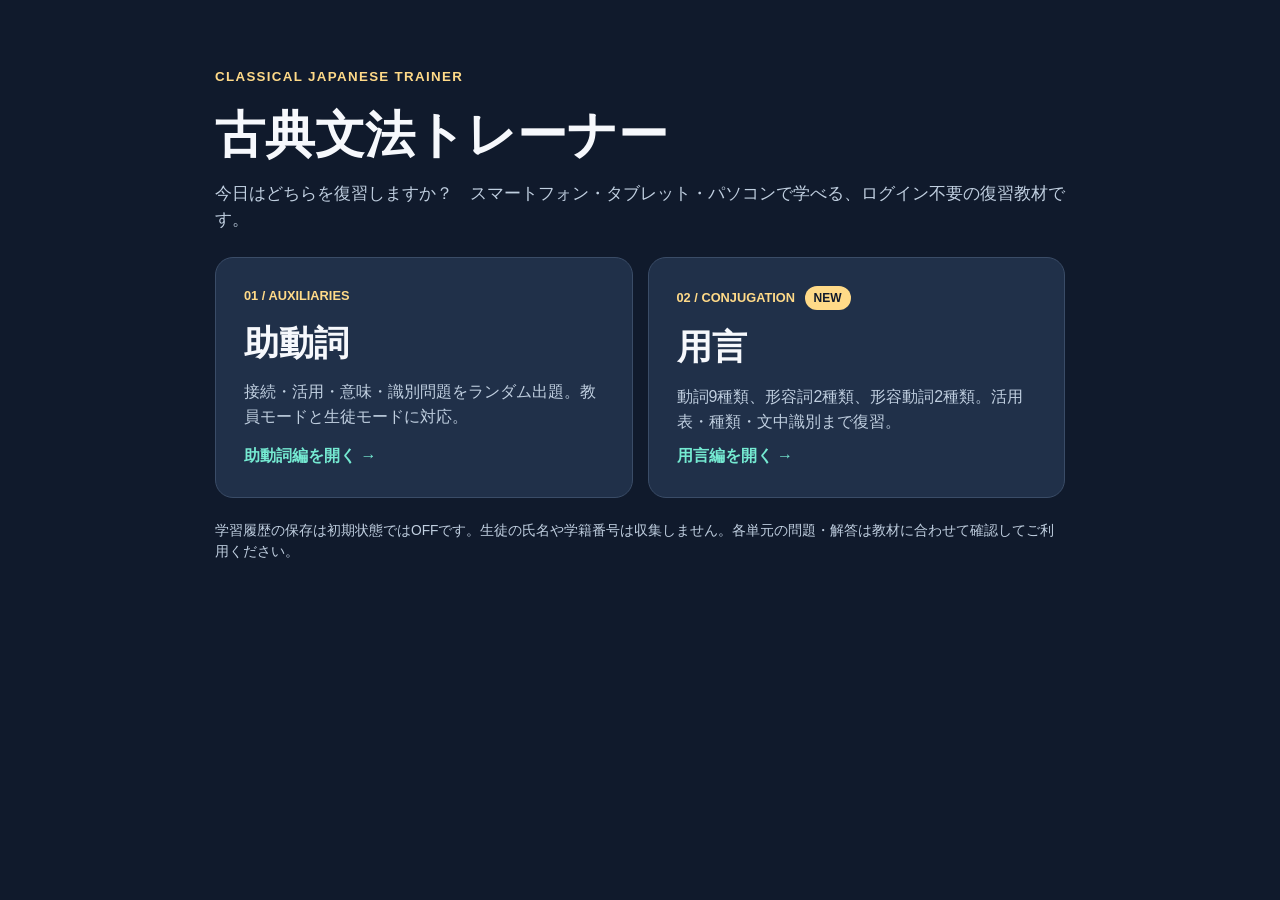
==== index.html @ 69aff3bb "Add files via upload" ====
<!doctype html><html lang="ja"><head><meta charset="utf-8"><meta http-equiv="Content-Security-Policy" content="default-src 'none'; style-src 'sha256-dJ0SP53ZDT4/LmDcX6sMqHyW7Z29t+f01vXdvn+HPTE='; script-src 'none'; connect-src 'none'; img-src 'none'; font-src 'none'; object-src 'none'; frame-src 'none'; worker-src 'none'; form-action 'none'; base-uri 'none'"><meta name="viewport" content="width=device-width,initial-scale=1,viewport-fit=cover"><meta name="referrer" content="no-referrer"><meta name="robots" content="noindex,nofollow,noarchive"><title>古典文法トレーナー｜単元選択</title><style>:root{color-scheme:dark}*{box-sizing:border-box}body{margin:0;background:#101a2c;color:#f6f8fc;font-family:-apple-system,BlinkMacSystemFont,'Hiragino Sans','Yu Gothic',Meiryo,sans-serif;line-height:1.55}main{max-width:850px;width:92%;margin:0 auto;padding:clamp(24px,5vw,65px) 0}small{color:#ffda88;font-weight:800;letter-spacing:.1em}.title{font-size:clamp(29px,7vw,50px);font-weight:850;line-height:1.25;margin:15px 0}.intro{color:#c0cfe0;margin:0 0 24px;font-size:1.04rem}.unit-grid{display:grid;grid-template-columns:repeat(2,minmax(0,1fr));gap:15px}.unit{display:flex;flex-direction:column;gap:10px;min-height:238px;background:#203049;border:1px solid #3a4c67;border-radius:18px;padding:clamp(18px,3vw,28px);color:inherit;text-decoration:none}.unit:hover,.unit:focus-visible{outline:2px solid #ffda88;outline-offset:3px}.num{font-size:.8rem;color:#ffda88;font-weight:800}.unit h2{margin:0;font-size:clamp(25px,4vw,35px)}.unit p{color:#c0cfe0;flex:1;margin:0}.go{color:#75ead2;font-weight:800}.note{margin-top:22px;font-size:.86rem;color:#c0cfe0}.pill{display:inline-block;font-size:.75rem;border-radius:20px;color:#101a2c;background:#ffda88;padding:3px 9px;vertical-align:middle;margin-left:6px}@media(max-width:620px){.unit-grid{grid-template-columns:1fr}.unit{min-height:175px}.title{font-size:31px}}
</style></head><body><main><small>CLASSICAL JAPANESE TRAINER</small><div class="title">古典文法トレーナー</div><p class="intro">今日はどちらを復習しますか？　スマートフォン・タブレット・パソコンで学べる、ログイン不要の復習教材です。</p><div class="unit-grid"><a class="unit" href="./jodoshi.html"><div class="num">01 / AUXILIARIES</div><h2>助動詞</h2><p>接続・活用・意味・識別問題をランダム出題。教員モードと生徒モードに対応。</p><div class="go">助動詞編を開く →</div></a><a class="unit" href="./yougen.html"><div class="num">02 / CONJUGATION <span class="pill">NEW</span></div><h2>用言</h2><p>動詞9種類、形容詞2種類、形容動詞2種類。活用表・種類・文中識別まで復習。</p><div class="go">用言編を開く →</div></a></div><div class="note">学習履歴の保存は初期状態ではOFFです。生徒の氏名や学籍番号は収集しません。各単元の問題・解答は教材に合わせて確認してご利用ください。</div></main></body></html>
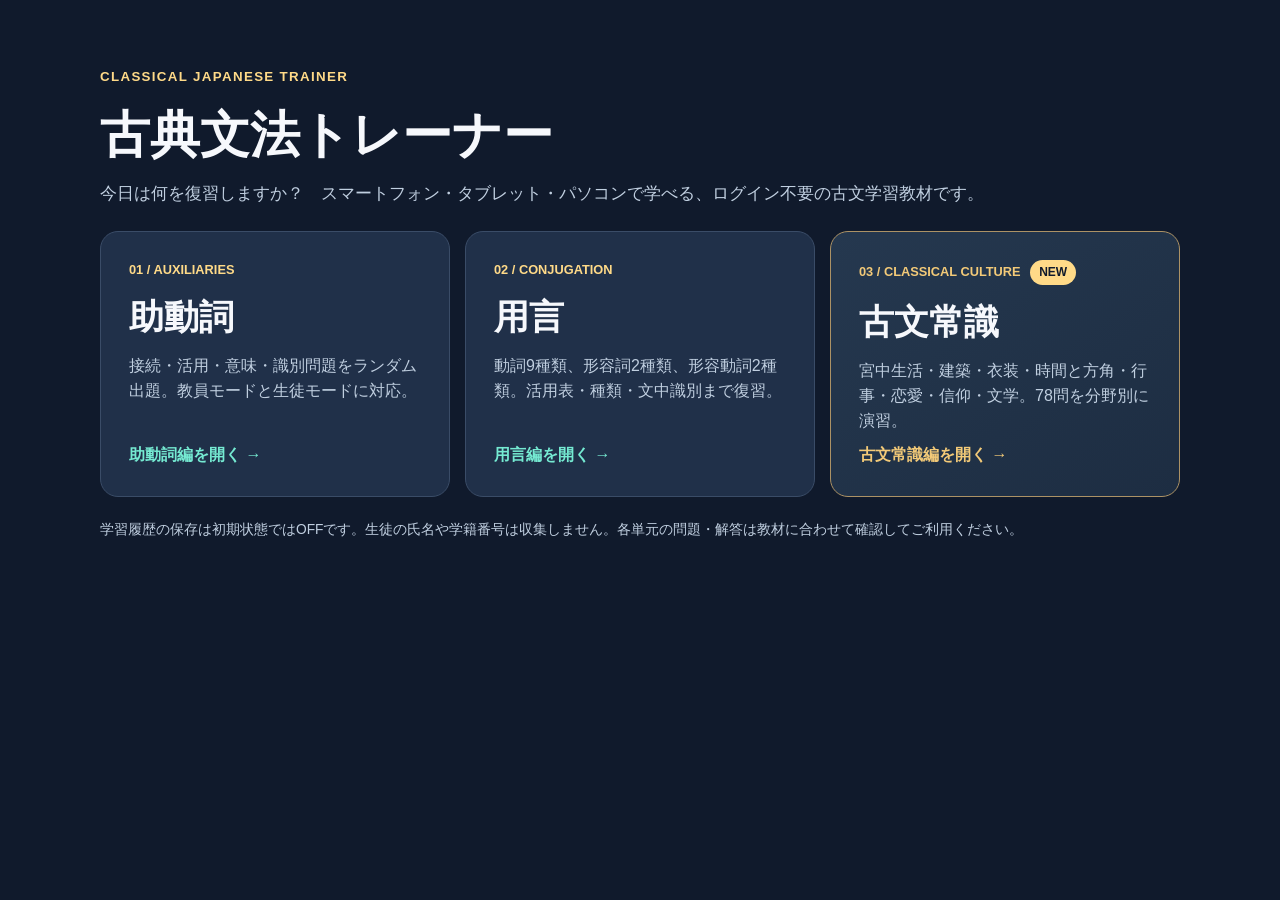
==== commit 730a2689: "Add classical culture to unit selection homepage" ====
--- a/index.html
+++ b/index.html
@@ -1,2 +1,7 @@
-<!doctype html><html lang="ja"><head><meta charset="utf-8"><meta http-equiv="Content-Security-Policy" content="default-src 'none'; style-src 'sha256-dJ0SP53ZDT4/LmDcX6sMqHyW7Z29t+f01vXdvn+HPTE='; script-src 'none'; connect-src 'none'; img-src 'none'; font-src 'none'; object-src 'none'; frame-src 'none'; worker-src 'none'; form-action 'none'; base-uri 'none'"><meta name="viewport" content="width=device-width,initial-scale=1,viewport-fit=cover"><meta name="referrer" content="no-referrer"><meta name="robots" content="noindex,nofollow,noarchive"><title>古典文法トレーナー｜単元選択</title><style>:root{color-scheme:dark}*{box-sizing:border-box}body{margin:0;background:#101a2c;color:#f6f8fc;font-family:-apple-system,BlinkMacSystemFont,'Hiragino Sans','Yu Gothic',Meiryo,sans-serif;line-height:1.55}main{max-width:850px;width:92%;margin:0 auto;padding:clamp(24px,5vw,65px) 0}small{color:#ffda88;font-weight:800;letter-spacing:.1em}.title{font-size:clamp(29px,7vw,50px);font-weight:850;line-height:1.25;margin:15px 0}.intro{color:#c0cfe0;margin:0 0 24px;font-size:1.04rem}.unit-grid{display:grid;grid-template-columns:repeat(2,minmax(0,1fr));gap:15px}.unit{display:flex;flex-direction:column;gap:10px;min-height:238px;background:#203049;border:1px solid #3a4c67;border-radius:18px;padding:clamp(18px,3vw,28px);color:inherit;text-decoration:none}.unit:hover,.unit:focus-visible{outline:2px solid #ffda88;outline-offset:3px}.num{font-size:.8rem;color:#ffda88;font-weight:800}.unit h2{margin:0;font-size:clamp(25px,4vw,35px)}.unit p{color:#c0cfe0;flex:1;margin:0}.go{color:#75ead2;font-weight:800}.note{margin-top:22px;font-size:.86rem;color:#c0cfe0}.pill{display:inline-block;font-size:.75rem;border-radius:20px;color:#101a2c;background:#ffda88;padding:3px 9px;vertical-align:middle;margin-left:6px}@media(max-width:620px){.unit-grid{grid-template-columns:1fr}.unit{min-height:175px}.title{font-size:31px}}
-</style></head><body><main><small>CLASSICAL JAPANESE TRAINER</small><div class="title">古典文法トレーナー</div><p class="intro">今日はどちらを復習しますか？　スマートフォン・タブレット・パソコンで学べる、ログイン不要の復習教材です。</p><div class="unit-grid"><a class="unit" href="./jodoshi.html"><div class="num">01 / AUXILIARIES</div><h2>助動詞</h2><p>接続・活用・意味・識別問題をランダム出題。教員モードと生徒モードに対応。</p><div class="go">助動詞編を開く →</div></a><a class="unit" href="./yougen.html"><div class="num">02 / CONJUGATION <span class="pill">NEW</span></div><h2>用言</h2><p>動詞9種類、形容詞2種類、形容動詞2種類。活用表・種類・文中識別まで復習。</p><div class="go">用言編を開く →</div></a></div><div class="note">学習履歴の保存は初期状態ではOFFです。生徒の氏名や学籍番号は収集しません。各単元の問題・解答は教材に合わせて確認してご利用ください。</div></main></body></html>
+<!doctype html><html lang="ja"><head><meta charset="utf-8"><meta http-equiv="Content-Security-Policy" content="default-src 'none'; style-src 'sha256-HUUAXZDwdoYW7g7tII9x76AfRPO9v4Qos1KVyTN1Jm8='; script-src 'none'; connect-src 'none'; img-src 'none'; font-src 'none'; object-src 'none'; frame-src 'none'; worker-src 'none'; form-action 'none'; base-uri 'none'"><meta name="viewport" content="width=device-width,initial-scale=1,viewport-fit=cover"><meta name="referrer" content="no-referrer"><meta name="robots" content="noindex,nofollow,noarchive"><title>古典文法トレーナー｜単元選択</title><style>:root{color-scheme:dark}*{box-sizing:border-box}body{margin:0;background:#101a2c;color:#f6f8fc;font-family:-apple-system,BlinkMacSystemFont,'Hiragino Sans','Yu Gothic',Meiryo,sans-serif;line-height:1.55}main{max-width:850px;width:92%;margin:0 auto;padding:clamp(24px,5vw,65px) 0}small{color:#ffda88;font-weight:800;letter-spacing:.1em}.title{font-size:clamp(29px,7vw,50px);font-weight:850;line-height:1.25;margin:15px 0}.intro{color:#c0cfe0;margin:0 0 24px;font-size:1.04rem}.unit-grid{display:grid;grid-template-columns:repeat(2,minmax(0,1fr));gap:15px}.unit{display:flex;flex-direction:column;gap:10px;min-height:238px;background:#203049;border:1px solid #3a4c67;border-radius:18px;padding:clamp(18px,3vw,28px);color:inherit;text-decoration:none}.unit:hover,.unit:focus-visible{outline:2px solid #ffda88;outline-offset:3px}.num{font-size:.8rem;color:#ffda88;font-weight:800}.unit h2{margin:0;font-size:clamp(25px,4vw,35px)}.unit p{color:#c0cfe0;flex:1;margin:0}.go{color:#75ead2;font-weight:800}.note{margin-top:22px;font-size:.86rem;color:#c0cfe0}.pill{display:inline-block;font-size:.75rem;border-radius:20px;color:#101a2c;background:#ffda88;padding:3px 9px;vertical-align:middle;margin-left:6px}@media(max-width:620px){.unit-grid{grid-template-columns:1fr}.unit{min-height:175px}.title{font-size:31px}}
+
+
+/* Three units with a distinct archival accent for classical culture. */
+main{max-width:1080px}.unit-grid{grid-template-columns:repeat(3,minmax(0,1fr))}.unit{min-height:235px}.unit.culture{border-color:#ac9265;background:linear-gradient(145deg,#25384f,#1d2d42)}.unit.culture .num{color:#f3ca78}.unit.culture .go{color:#f3ca78}
+@media(max-width:920px){.unit-grid{grid-template-columns:repeat(2,minmax(0,1fr))}}@media(max-width:620px){.unit-grid{grid-template-columns:1fr}.unit{min-height:170px}}
+</style></head><body><main><small>CLASSICAL JAPANESE TRAINER</small><div class="title">古典文法トレーナー</div><p class="intro">今日は何を復習しますか？　スマートフォン・タブレット・パソコンで学べる、ログイン不要の古文学習教材です。</p><div class="unit-grid"><a class="unit" href="./jodoshi.html?v=20261124-nav2"><div class="num">01 / AUXILIARIES</div><h2>助動詞</h2><p>接続・活用・意味・識別問題をランダム出題。教員モードと生徒モードに対応。</p><div class="go">助動詞編を開く →</div></a><a class="unit" href="./yougen.html?v=20261124-nav3"><div class="num">02 / CONJUGATION</div><h2>用言</h2><p>動詞9種類、形容詞2種類、形容動詞2種類。活用表・種類・文中識別まで復習。</p><div class="go">用言編を開く →</div></a><a class="unit culture" href="./culture.html?v=20261124-culture31"><div class="num">03 / CLASSICAL CULTURE <span class="pill">NEW</span></div><h2>古文常識</h2><p>宮中生活・建築・衣装・時間と方角・行事・恋愛・信仰・文学。78問を分野別に演習。</p><div class="go">古文常識編を開く →</div></a></div><div class="note">学習履歴の保存は初期状態ではOFFです。生徒の氏名や学籍番号は収集しません。各単元の問題・解答は教材に合わせて確認してご利用ください。</div></main></body></html>
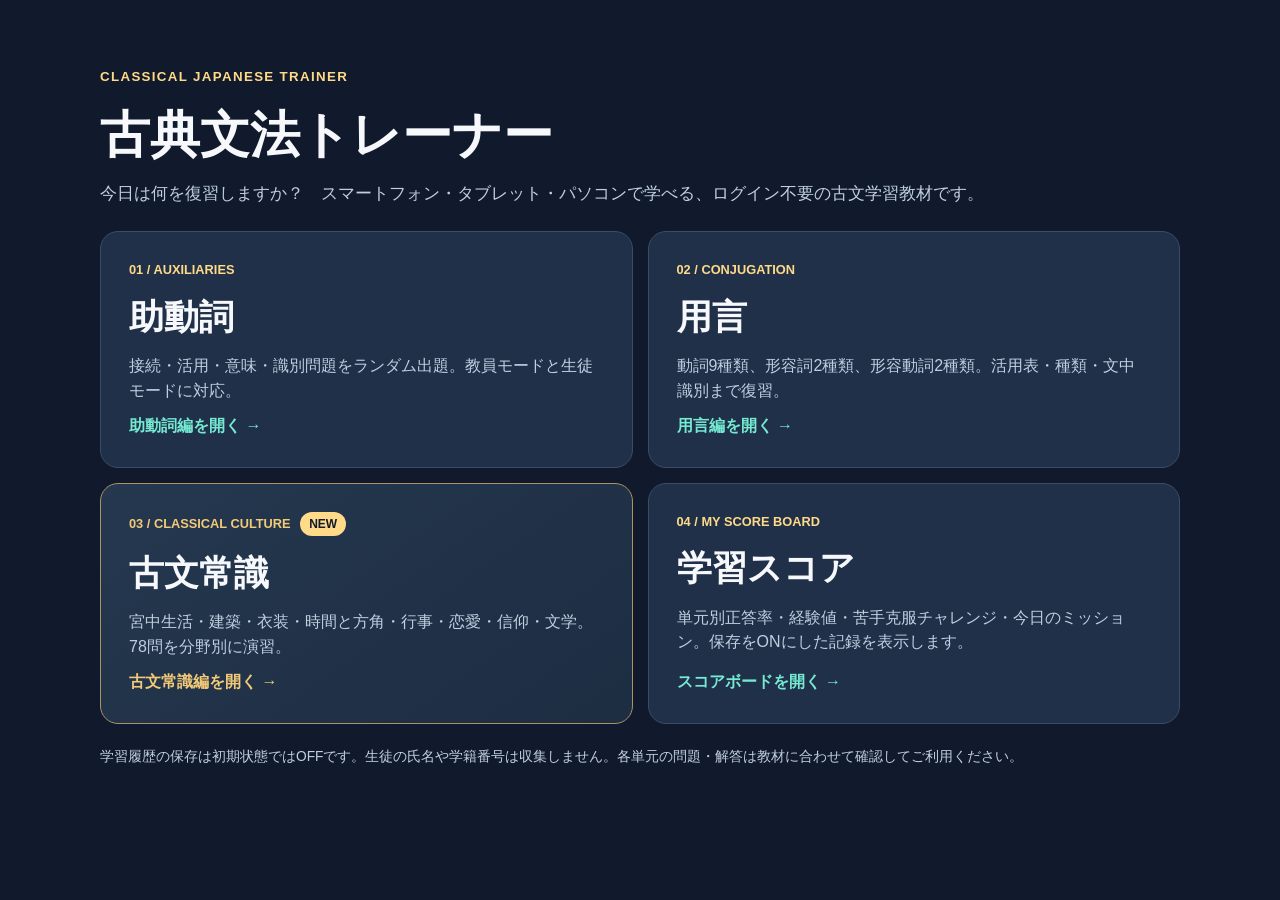
==== commit f5439001: "Add score dashboard to homepage and align stylesheet CSP" ====
--- a/index.html
+++ b/index.html
@@ -1,7 +1,9 @@
-<!doctype html><html lang="ja"><head><meta charset="utf-8"><meta http-equiv="Content-Security-Policy" content="default-src 'none'; style-src 'sha256-HUUAXZDwdoYW7g7tII9x76AfRPO9v4Qos1KVyTN1Jm8='; script-src 'none'; connect-src 'none'; img-src 'none'; font-src 'none'; object-src 'none'; frame-src 'none'; worker-src 'none'; form-action 'none'; base-uri 'none'"><meta name="viewport" content="width=device-width,initial-scale=1,viewport-fit=cover"><meta name="referrer" content="no-referrer"><meta name="robots" content="noindex,nofollow,noarchive"><title>古典文法トレーナー｜単元選択</title><style>:root{color-scheme:dark}*{box-sizing:border-box}body{margin:0;background:#101a2c;color:#f6f8fc;font-family:-apple-system,BlinkMacSystemFont,'Hiragino Sans','Yu Gothic',Meiryo,sans-serif;line-height:1.55}main{max-width:850px;width:92%;margin:0 auto;padding:clamp(24px,5vw,65px) 0}small{color:#ffda88;font-weight:800;letter-spacing:.1em}.title{font-size:clamp(29px,7vw,50px);font-weight:850;line-height:1.25;margin:15px 0}.intro{color:#c0cfe0;margin:0 0 24px;font-size:1.04rem}.unit-grid{display:grid;grid-template-columns:repeat(2,minmax(0,1fr));gap:15px}.unit{display:flex;flex-direction:column;gap:10px;min-height:238px;background:#203049;border:1px solid #3a4c67;border-radius:18px;padding:clamp(18px,3vw,28px);color:inherit;text-decoration:none}.unit:hover,.unit:focus-visible{outline:2px solid #ffda88;outline-offset:3px}.num{font-size:.8rem;color:#ffda88;font-weight:800}.unit h2{margin:0;font-size:clamp(25px,4vw,35px)}.unit p{color:#c0cfe0;flex:1;margin:0}.go{color:#75ead2;font-weight:800}.note{margin-top:22px;font-size:.86rem;color:#c0cfe0}.pill{display:inline-block;font-size:.75rem;border-radius:20px;color:#101a2c;background:#ffda88;padding:3px 9px;vertical-align:middle;margin-left:6px}@media(max-width:620px){.unit-grid{grid-template-columns:1fr}.unit{min-height:175px}.title{font-size:31px}}
+<!doctype html><html lang="ja"><head><meta charset="utf-8"><meta http-equiv="Content-Security-Policy" content="default-src 'none'; style-src 'sha256-gvO376GHhLFp0EmlAg2UHONm7K85YMtZEZPlM/E6tek='; script-src 'none'; connect-src 'none'; img-src 'none'; font-src 'none'; object-src 'none'; frame-src 'none'; worker-src 'none'; form-action 'none'; base-uri 'none'"><meta name="viewport" content="width=device-width,initial-scale=1,viewport-fit=cover"><meta name="referrer" content="no-referrer"><meta name="robots" content="noindex,nofollow,noarchive"><title>古典文法トレーナー｜単元選択</title><style>:root{color-scheme:dark}*{box-sizing:border-box}body{margin:0;background:#101a2c;color:#f6f8fc;font-family:-apple-system,BlinkMacSystemFont,'Hiragino Sans','Yu Gothic',Meiryo,sans-serif;line-height:1.55}main{max-width:850px;width:92%;margin:0 auto;padding:clamp(24px,5vw,65px) 0}small{color:#ffda88;font-weight:800;letter-spacing:.1em}.title{font-size:clamp(29px,7vw,50px);font-weight:850;line-height:1.25;margin:15px 0}.intro{color:#c0cfe0;margin:0 0 24px;font-size:1.04rem}.unit-grid{display:grid;grid-template-columns:repeat(2,minmax(0,1fr));gap:15px}.unit{display:flex;flex-direction:column;gap:10px;min-height:238px;background:#203049;border:1px solid #3a4c67;border-radius:18px;padding:clamp(18px,3vw,28px);color:inherit;text-decoration:none}.unit:hover,.unit:focus-visible{outline:2px solid #ffda88;outline-offset:3px}.num{font-size:.8rem;color:#ffda88;font-weight:800}.unit h2{margin:0;font-size:clamp(25px,4vw,35px)}.unit p{color:#c0cfe0;flex:1;margin:0}.go{color:#75ead2;font-weight:800}.note{margin-top:22px;font-size:.86rem;color:#c0cfe0}.pill{display:inline-block;font-size:.75rem;border-radius:20px;color:#101a2c;background:#ffda88;padding:3px 9px;vertical-align:middle;margin-left:6px}@media(max-width:620px){.unit-grid{grid-template-columns:1fr}.unit{min-height:175px}.title{font-size:31px}}
 
 
 /* Three units with a distinct archival accent for classical culture. */
 main{max-width:1080px}.unit-grid{grid-template-columns:repeat(3,minmax(0,1fr))}.unit{min-height:235px}.unit.culture{border-color:#ac9265;background:linear-gradient(145deg,#25384f,#1d2d42)}.unit.culture .num{color:#f3ca78}.unit.culture .go{color:#f3ca78}
 @media(max-width:920px){.unit-grid{grid-template-columns:repeat(2,minmax(0,1fr))}}@media(max-width:620px){.unit-grid{grid-template-columns:1fr}.unit{min-height:170px}}
-</style></head><body><main><small>CLASSICAL JAPANESE TRAINER</small><div class="title">古典文法トレーナー</div><p class="intro">今日は何を復習しますか？　スマートフォン・タブレット・パソコンで学べる、ログイン不要の古文学習教材です。</p><div class="unit-grid"><a class="unit" href="./jodoshi.html?v=20261124-nav2"><div class="num">01 / AUXILIARIES</div><h2>助動詞</h2><p>接続・活用・意味・識別問題をランダム出題。教員モードと生徒モードに対応。</p><div class="go">助動詞編を開く →</div></a><a class="unit" href="./yougen.html?v=20261124-nav3"><div class="num">02 / CONJUGATION</div><h2>用言</h2><p>動詞9種類、形容詞2種類、形容動詞2種類。活用表・種類・文中識別まで復習。</p><div class="go">用言編を開く →</div></a><a class="unit culture" href="./culture.html?v=20261124-culture31"><div class="num">03 / CLASSICAL CULTURE <span class="pill">NEW</span></div><h2>古文常識</h2><p>宮中生活・建築・衣装・時間と方角・行事・恋愛・信仰・文学。78問を分野別に演習。</p><div class="go">古文常識編を開く →</div></a></div><div class="note">学習履歴の保存は初期状態ではOFFです。生徒の氏名や学籍番号は収集しません。各単元の問題・解答は教材に合わせて確認してご利用ください。</div></main></body></html>+
+@media(min-width:921px){.unit-grid{grid-template-columns:repeat(2,minmax(0,1fr))}}
+</style></head><body><main><small>CLASSICAL JAPANESE TRAINER</small><div class="title">古典文法トレーナー</div><p class="intro">今日は何を復習しますか？　スマートフォン・タブレット・パソコンで学べる、ログイン不要の古文学習教材です。</p><div class="unit-grid"><a class="unit" href="./jodoshi.html?v=scoreboard1"><div class="num">01 / AUXILIARIES</div><h2>助動詞</h2><p>接続・活用・意味・識別問題をランダム出題。教員モードと生徒モードに対応。</p><div class="go">助動詞編を開く →</div></a><a class="unit" href="./yougen.html?v=scoreboard1"><div class="num">02 / CONJUGATION</div><h2>用言</h2><p>動詞9種類、形容詞2種類、形容動詞2種類。活用表・種類・文中識別まで復習。</p><div class="go">用言編を開く →</div></a><a class="unit culture" href="./culture.html?v=scoreboard1"><div class="num">03 / CLASSICAL CULTURE <span class="pill">NEW</span></div><h2>古文常識</h2><p>宮中生活・建築・衣装・時間と方角・行事・恋愛・信仰・文学。78問を分野別に演習。</p><div class="go">古文常識編を開く →</div></a><a class="unit" href="./scoreboard.html?v=scoreboard1"><div class="num">04 / MY SCORE BOARD</div><h2>学習スコア</h2><p>単元別正答率・経験値・苦手克服チャレンジ・今日のミッション。保存をONにした記録を表示します。</p><div class="go">スコアボードを開く →</div></a></div><div class="note">学習履歴の保存は初期状態ではOFFです。生徒の氏名や学籍番号は収集しません。各単元の問題・解答は教材に合わせて確認してご利用ください。</div></main></body></html>
